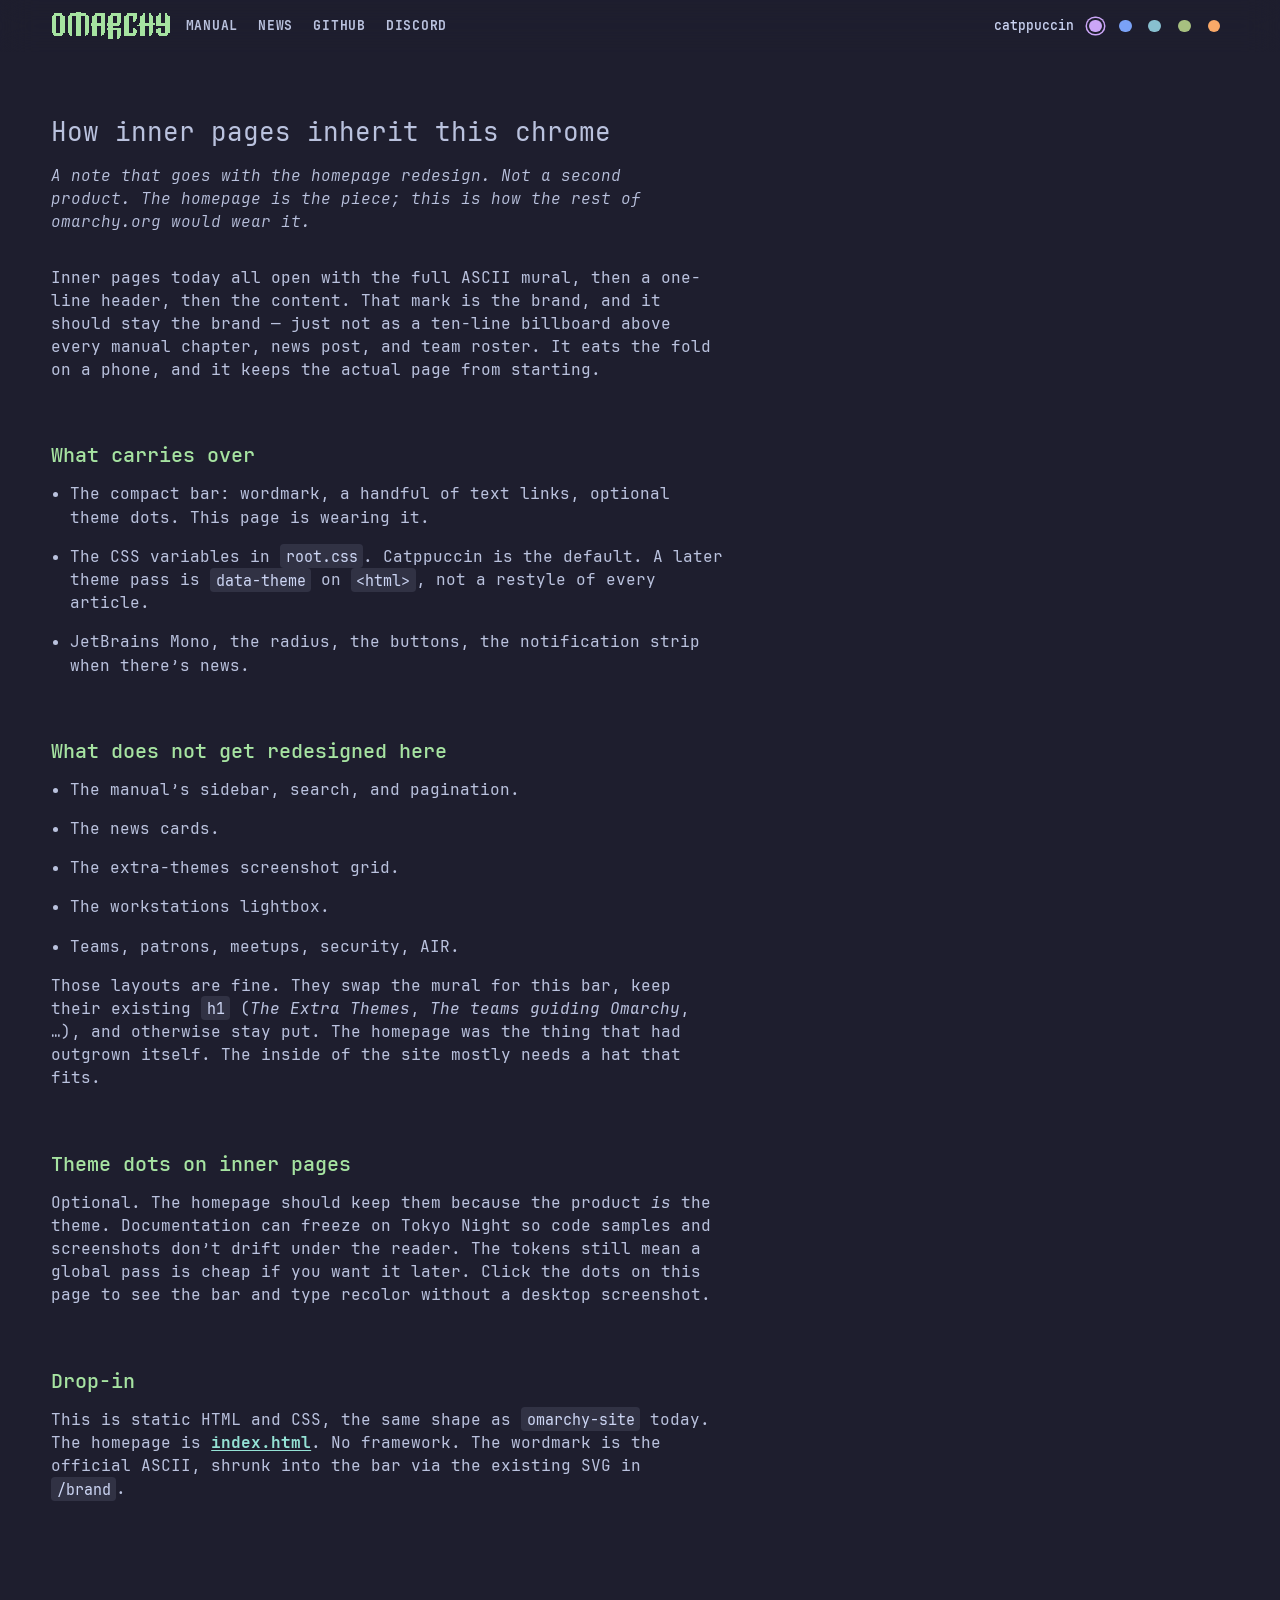
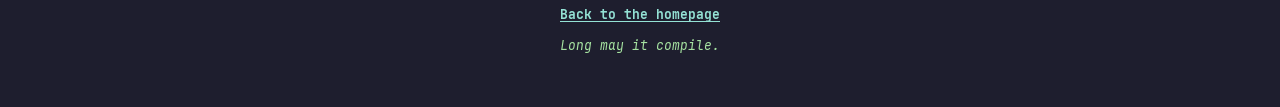
==== chrome.html @ 50c85d48 "Add Omarchy homepage redesign Static HTML/CSS drop-in: compact bar, Catppuccin default, stock theme " ====
<!doctype html>
<html lang="en" data-theme="catppuccin">
  <head>
    <meta charset="utf-8">
    <meta name="viewport" content="initial-scale=1, width=device-width">
    <title>Inner-page chrome — Omarchy</title>
    <meta name="description" content="How inner pages inherit the homepage chrome.">
    <meta name="theme-color" content="#1e1e2e">
    <meta name="robots" content="noindex">

    <link rel="icon" href="/assets/images/favicon.png">
    <link rel="stylesheet" href="/assets/css/reset.css">
    <link rel="stylesheet" href="/assets/css/fonts.css">
    <link rel="stylesheet" href="/assets/css/root.css">
    <link rel="stylesheet" href="/assets/css/site.css">

    <script>
      (function () {
        var allowed = ['catppuccin', 'tokyo-night', 'nord', 'everforest', 'retro-82'];
        var theme = 'catppuccin';
        try {
          var query = new URLSearchParams(location.search).get('theme');
          var stored = localStorage.getItem('omarchy-homepage-theme');
          if (allowed.indexOf(query) !== -1) theme = query;
          else if (allowed.indexOf(stored) !== -1) theme = stored;
        } catch (e) {}
        document.documentElement.dataset.theme = theme;
      })();
    </script>

    <script src="/assets/js/script.js" type="module"></script>
  </head>

  <body>
    <a class="skip" href="#content">Skip to content</a>

    <header class="bar">
      <a class="bar__brand" href="/" aria-label="Omarchy">
        <span class="bar__logo" aria-hidden="true"></span>
        <span class="bar__wordmark" aria-hidden="true"></span>
      </a>

      <nav class="bar__links" aria-label="Primary">
        <a href="https://omarchy.org/manual/">Manual</a>
        <a href="https://omarchy.org/news/">News</a>
        <a href="https://github.com/omacom/omarchy">GitHub</a>
        <a href="https://discord.gg/tXFUdasqhY">Discord</a>
      </nav>

      <div class="bar__theme">
        <span class="bar__theme-name" data-theme-name aria-hidden="true">catppuccin</span>
        <div class="switcher" role="radiogroup" aria-label="Desktop theme">
          <button class="switcher__dot" type="button" role="radio" aria-checked="true" data-theme-set="catppuccin" style="--dot:#cba6f7" title="Catppuccin">
            <span class="visually-hidden">Catppuccin</span>
          </button>
          <button class="switcher__dot" type="button" role="radio" aria-checked="false" data-theme-set="tokyo-night" style="--dot:#7aa2f7" title="Tokyo Night">
            <span class="visually-hidden">Tokyo Night</span>
          </button>
          <button class="switcher__dot" type="button" role="radio" aria-checked="false" data-theme-set="nord" style="--dot:#88c0d0" title="Nord">
            <span class="visually-hidden">Nord</span>
          </button>
          <button class="switcher__dot" type="button" role="radio" aria-checked="false" data-theme-set="everforest" style="--dot:#a7c080" title="Everforest">
            <span class="visually-hidden">Everforest</span>
          </button>
          <button class="switcher__dot" type="button" role="radio" aria-checked="false" data-theme-set="retro-82" style="--dot:#faa968" title="Retro 82">
            <span class="visually-hidden">Retro 82</span>
          </button>
        </div>
      </div>

      <script>
        (function () {
          var theme = document.documentElement.dataset.theme;
          if (!theme) return;
          document.querySelectorAll('[data-theme-name]').forEach(function (el) {
            el.textContent = theme;
          });
        })();
      </script>

      <details class="bar__more">
        <summary>Menu</summary>
        <div class="bar__more-panel">
          <a href="/">Home</a>
          <a href="https://omarchy.org/manual/">Manual</a>
          <a href="https://omarchy.org/news/">News</a>
          <a href="https://github.com/omacom/omarchy">GitHub</a>
          <a href="https://discord.gg/tXFUdasqhY">Discord</a>
        </div>
      </details>
    </header>

    <main id="content" class="wrap">
      <header class="page-head">
        <h1>How inner pages inherit this chrome</h1>
        <p>A note that goes with the homepage redesign. Not a second product. The homepage is the piece; this is how the rest of omarchy.org would wear it.</p>
      </header>

      <article class="prose">
        <p>Inner pages today all open with the full ASCII mural, then a one-line header, then the content. That mark is the brand, and it should stay the brand — just not as a ten-line billboard above every manual chapter, news post, and team roster. It eats the fold on a phone, and it keeps the actual page from starting.</p>

        <h2>What carries over</h2>
        <ul>
          <li>The compact bar: wordmark, a handful of text links, optional theme dots. This page is wearing it.</li>
          <li>The CSS variables in <code>root.css</code>. Catppuccin is the default. A later theme pass is <code>data-theme</code> on <code>&lt;html&gt;</code>, not a restyle of every article.</li>
          <li>JetBrains Mono, the radius, the buttons, the notification strip when there’s news.</li>
        </ul>

        <h2>What does not get redesigned here</h2>
        <ul>
          <li>The manual’s sidebar, search, and pagination.</li>
          <li>The news cards.</li>
          <li>The extra-themes screenshot grid.</li>
          <li>The workstations lightbox.</li>
          <li>Teams, patrons, meetups, security, AIR.</li>
        </ul>
        <p>Those layouts are fine. They swap the mural for this bar, keep their existing <code>h1</code> (<em>The Extra Themes</em>, <em>The teams guiding Omarchy</em>, …), and otherwise stay put. The homepage was the thing that had outgrown itself. The inside of the site mostly needs a hat that fits.</p>

        <h2>Theme dots on inner pages</h2>
        <p>Optional. The homepage should keep them because the product <em>is</em> the theme. Documentation can freeze on Tokyo Night so code samples and screenshots don’t drift under the reader. The tokens still mean a global pass is cheap if you want it later. Click the dots on this page to see the bar and type recolor without a desktop screenshot.</p>

        <h2>Drop-in</h2>
        <p>This is static HTML and CSS, the same shape as <code>omarchy-site</code> today. The homepage is <a href="/">index.html</a>. No framework. The wordmark is the official ASCII, shrunk into the bar via the existing SVG in <code>/brand</code>.</p>
      </article>
    </main>

    <footer class="footer wrap">
      <p><a href="/">Back to the homepage</a></p>
      <p><a class="wink" href="https://omarchs.fyi">Long may it compile.</a></p>
    </footer>
  </body>
</html>
---- assets/css/fonts.css ----
@font-face {
  font-display: swap;
  font-family: 'JetBrains Mono';
  font-style: normal;
  font-weight: 300;
  src: url('../fonts/JetBrainsMono-Light.woff2') format('woff2');
}

@font-face {
  font-display: swap;
  font-family: 'JetBrains Mono';
  font-style: italic;
  font-weight: 300;
  src: url('../fonts/JetBrainsMono-LightItalic.woff2') format('woff2');
}

@font-face {
  font-display: swap;
  font-family: 'JetBrains Mono';
  font-style: normal;
  font-weight: 400;
  src: url('../fonts/JetBrainsMono-Regular.woff2') format('woff2');
}

@font-face {
  font-display: swap;
  font-family: 'JetBrains Mono';
  font-style: italic;
  font-weight: 400;
  src: url('../fonts/JetBrainsMono-Italic.woff2') format('woff2');
}

@font-face {
  font-display: swap;
  font-family: 'JetBrains Mono';
  font-style: normal;
  font-weight: 500;
  src: url('../fonts/JetBrainsMono-Medium.woff2') format('woff2');
}

@font-face {
  font-display: swap;
  font-family: 'JetBrains Mono';
  font-style: italic;
  font-weight: 500;
  src: url('../fonts/JetBrainsMono-MediumItalic.woff2') format('woff2');
}

@font-face {
  font-display: swap;
  font-family: 'JetBrains Mono';
  font-style: normal;
  font-weight: 600;
  src: url('../fonts/JetBrainsMono-SemiBold.woff2') format('woff2');
}

@font-face {
  font-display: swap;
  font-family: 'JetBrains Mono';
  font-style: italic;
  font-weight: 600;
  src: url('../fonts/JetBrainsMono-SemiBoldItalic.woff2') format('woff2');
}

@font-face {
  font-display: swap;
  font-family: 'JetBrains Mono';
  font-style: normal;
  font-weight: 700;
  src: url('../fonts/JetBrainsMono-Bold.woff2') format('woff2');
}

@font-face {
  font-display: swap;
  font-family: 'JetBrains Mono';
  font-style: italic;
  font-weight: 700;
  src: url('../fonts/JetBrainsMono-BoldItalic.woff2') format('woff2');
}
---- assets/css/root.css ----
/* Palettes are the stock Omarchy colors.toml values, mapped onto the
   tokens the current site already uses. Catppuccin is the default so
   a first paint without JS still matches the hero. */

:root,
[data-theme="catppuccin"] {
  --rgb-background: 30, 30, 46;
  --rgb-surface: 49, 50, 68;
  --rgb-muted: 88, 91, 112;
  --rgb-text: 186, 194, 222;
  --rgb-bright: 205, 214, 244;
  --rgb-accent: 137, 180, 250;
  --rgb-link: 148, 226, 213;
  --rgb-green: 166, 227, 161;
  --rgb-hover: 245, 194, 231;
  --rgb-black: 0, 0, 0;
  --rgb-white: 255, 255, 255;
  --swatch: #cba6f7;
}

[data-theme="tokyo-night"] {
  --rgb-background: 26, 27, 38;
  --rgb-surface: 36, 40, 59;
  --rgb-muted: 65, 72, 104;
  --rgb-text: 122, 162, 247;
  --rgb-bright: 192, 202, 245;
  --rgb-accent: 122, 162, 247;
  --rgb-link: 125, 207, 255;
  --rgb-green: 158, 206, 106;
  --rgb-hover: 180, 249, 248;
  --swatch: #7aa2f7;
}

[data-theme="nord"] {
  --rgb-background: 46, 52, 64;
  --rgb-surface: 59, 66, 82;
  --rgb-muted: 76, 86, 106;
  --rgb-text: 216, 222, 233;
  --rgb-bright: 236, 239, 244;
  --rgb-accent: 129, 161, 193;
  --rgb-link: 136, 192, 208;
  --rgb-green: 163, 190, 140;
  --rgb-hover: 143, 188, 187;
  --swatch: #88c0d0;
}

[data-theme="everforest"] {
  --rgb-background: 45, 53, 59;
  --rgb-surface: 52, 63, 68;
  --rgb-muted: 71, 82, 88;
  --rgb-text: 211, 198, 170;
  --rgb-bright: 211, 198, 170;
  --rgb-accent: 127, 187, 179;
  --rgb-link: 131, 192, 146;
  --rgb-green: 167, 192, 128;
  --rgb-hover: 219, 188, 127;
  --swatch: #a7c080;
}

[data-theme="retro-82"] {
  --rgb-background: 5, 24, 46;
  --rgb-surface: 10, 37, 64;
  --rgb-muted: 42, 107, 120;
  --rgb-text: 167, 201, 198;
  --rgb-bright: 246, 220, 172;
  --rgb-accent: 250, 169, 104;
  --rgb-link: 140, 191, 184;
  --rgb-green: 2, 131, 145;
  --rgb-hover: 233, 123, 60;
  --swatch: #faa968;
}

:root {
  --color-background: rgb(var(--rgb-background));
  --color-surface: rgb(var(--rgb-surface));
  --color-muted: rgb(var(--rgb-muted));
  --color-text: rgb(var(--rgb-text));
  --color-bright: rgb(var(--rgb-bright));
  --color-accent: rgb(var(--rgb-accent));
  --color-link: rgb(var(--rgb-link));
  --color-green: rgb(var(--rgb-green));
  --color-hover: rgb(var(--rgb-hover));
  --color-black: rgb(var(--rgb-black));
  --color-white: rgb(var(--rgb-white));

  --border-color: rgb(var(--rgb-muted) / 0.7);
  --border-width: max(1px, 0.0625em);

  --font-family: 'JetBrains Mono', ui-monospace, monospace;
  --font-size: clamp(0.8125rem, 0.62rem + 0.55vw, 1rem);
  --font-size-small: 80%;
  --font-size-medium: 125%;
  --font-size-large: 160%;

  --line-height: 1.45;

  --space-small: 0.5em;
  --space-medium: 1em;
  --space-neutral: 1.5em;
  --space-large: 2em;
  --space-x-large: 3em;
  --space-xx-large: 4em;
  --space-xxx-large: 5em;

  --measure: 90em;
  --gutter: clamp(1.25rem, 4vw, 4rem);

  --radius: 0.4em;
  --transition: 0.15s cubic-bezier(0.33, 1, 0.68, 1);

  --window-shadow:
    0 0 0 1px rgb(var(--rgb-black) / 0.3),
    0 0.3em 2em -1.2em rgb(var(--rgb-black) / 0.1),
    0 0.6em 2.4em -1.6em rgb(var(--rgb-black) / 0.2),
    0 0.9em 2.8em -2em rgb(var(--rgb-black) / 0.3),
    0 1.2em 3.2em -2.4em rgb(var(--rgb-black) / 0.45);
}
---- assets/css/site.css ----
html {
  color-scheme: dark;
  font-size: 16px;
  scroll-behavior: smooth;
}

body {
  background: var(--color-background);
  color: var(--color-text);
  display: flex;
  flex-direction: column;
  font-family: var(--font-family);
  font-size: var(--font-size);
  font-weight: 300;
  line-height: var(--line-height);
  min-height: 100vh;
  min-height: 100dvh;
}

a {
  color: var(--color-link);
  font-weight: 700;
  text-decoration-thickness: 0.0875em;
  text-underline-offset: 0.125em;
  transition: color var(--transition);
}

b,
strong {
  font-weight: 700;
}

i,
em {
  font-style: italic;
}

img {
  height: auto;
  max-width: 100%;
  width: 100%;
}

:focus-visible {
  outline: 2px solid var(--color-accent);
  outline-offset: 3px;
}

.visually-hidden {
  clip: rect(0 0 0 0);
  clip-path: inset(50%);
  height: 1px;
  overflow: hidden;
  position: absolute;
  white-space: nowrap;
  width: 1px;
}

.skip {
  background: var(--color-accent);
  color: var(--color-background);
  font-weight: 700;
  left: var(--space-medium);
  padding: var(--space-small) var(--space-medium);
  position: absolute;
  text-decoration: none;
  top: -4em;
  z-index: 20;
}

.skip:focus {
  top: var(--space-medium);
}


/* News strip. Scrolls away; the bar below is the thing that sticks. */

.notification a {
  background: var(--color-accent);
  color: var(--color-background);
  display: block;
  font-weight: 700;
  padding: 0.6em var(--gutter);
  text-align: center;
  text-decoration: none;
  transition:
    background var(--transition),
    color var(--transition);
}

.notification s {
  text-decoration: line-through;
}


/* Compact bar. The ASCII wordmark lives here as a CSS mask of the official
   vector, so it recolors with the theme and no longer eats the fold. */

.bar {
  align-items: center;
  backdrop-filter: blur(16px);
  -webkit-backdrop-filter: blur(16px);
  background: rgb(var(--rgb-background) / 0.88);
  border-bottom: var(--border-width) solid var(--border-color);
  display: grid;
  gap: var(--space-medium);
  grid-template-columns: auto 1fr auto;
  padding: 0.7em var(--gutter);
  position: sticky;
  top: 0;
  z-index: 10;
}

.bar__brand {
  color: var(--color-green);
  display: flex;
  text-decoration: none;
}

.bar__logo,
.bar__wordmark {
  background: currentColor;
  display: block;
}

.bar__logo {
  height: 1.7em;
  mask: url('../images/brand/omarchy-logo-mask.svg') center / contain no-repeat;
  -webkit-mask: url('../images/brand/omarchy-logo-mask.svg') center / contain no-repeat;
  width: 1.7em;
}

.bar__wordmark {
  height: 1.7em;
  mask: url('../images/brand/omarchy-wordmark-mask.svg') center / contain no-repeat;
  -webkit-mask: url('../images/brand/omarchy-wordmark-mask.svg') center / contain no-repeat;
  width: 7.4em;
}

.bar__links {
  display: none;
  gap: 1.25em;
  justify-self: start;
}

.bar__links a {
  color: var(--color-text);
  font-size: var(--font-size-small);
  font-weight: 700;
  letter-spacing: 0.06em;
  text-decoration: none;
  text-transform: uppercase;
}

.bar__more {
  justify-self: end;
  position: relative;
}

.bar__more summary {
  color: var(--color-text);
  cursor: pointer;
  font-size: var(--font-size-small);
  font-weight: 700;
  letter-spacing: 0.08em;
  list-style: none;
  text-transform: uppercase;
}

.bar__more summary::-webkit-details-marker {
  display: none;
}

.bar__more-panel {
  background: var(--color-surface);
  border: var(--border-width) solid var(--border-color);
  border-radius: var(--radius);
  box-shadow: var(--window-shadow);
  display: grid;
  gap: 0.75em;
  min-width: 12em;
  padding: var(--space-medium);
  position: absolute;
  right: 0;
  top: calc(100% + 0.6em);
}

.bar__more-panel a {
  color: var(--color-text);
  font-weight: 700;
  text-decoration: none;
}


/* Theme name + dots sit together on the right of the bar. */

.bar__theme {
  align-items: center;
  display: flex;
  gap: 0.15em;
  justify-self: end;
  min-width: 0;
}

.bar__theme-name {
  color: var(--color-bright);
  font-size: var(--font-size-small);
  font-weight: 600;
  padding-inline: 0.35em;
  white-space: nowrap;
}

/* Theme dots. Each swatch is a characteristic color, not the shared accent,
   so Tokyo Night and Catppuccin don't both read as "the blue one". */

.switcher {
  display: flex;
}

.switcher__dot {
  align-items: center;
  background: transparent;
  border: none;
  box-shadow: none;
  cursor: pointer;
  display: grid;
  height: 1.85em;
  justify-items: center;
  padding: 0;
  width: 1.85em;
}

.switcher__dot::after {
  background: var(--dot);
  border-radius: 99px;
  box-shadow: inset 0 0 0 1px rgb(var(--rgb-bright) / 0.25);
  content: "";
  height: 0.8em;
  width: 0.8em;
}

.switcher__dot[aria-checked="true"]::after {
  box-shadow:
    0 0 0 2px var(--color-background),
    0 0 0 3.5px var(--dot);
}


.wrap {
  margin-inline: auto;
  padding-inline: var(--gutter);
  width: min(100%, var(--measure));
}


/* Hero */

.hero {
  padding-bottom: var(--space-x-large);
  padding-top: var(--space-x-large);
}

.hero__copy {
  margin-inline: auto;
  margin-bottom: var(--space-x-large);
  max-width: 44em;
  text-align: center;
}

.hero h1 {
  font-size: clamp(1.25rem, 1.05rem + 0.8vw, 1.7rem);
  font-weight: 400;
  line-height: 1.3;
  text-wrap: balance;
}

.hero__sub {
  font-style: italic;
  font-weight: 300;
  margin-inline: auto;
  margin-top: var(--space-medium);
  max-width: 38em;
  text-wrap: pretty;
}

.hero__sub a,
.hero__sub a:hover {
  color: inherit;
}

.hero__actions {
  display: flex;
  flex-wrap: wrap;
  gap: 0.75em;
  justify-content: center;
  margin-top: var(--space-neutral);
}

.button {
  align-items: center;
  background: var(--color-accent);
  border: none;
  border-radius: var(--radius);
  box-shadow:
    0 1px 0 0 rgb(var(--rgb-black) / 0.1),
    0 0.2em 1.2em -0.4em rgb(var(--rgb-black) / 0.2),
    0 0.4em 2em -0.8em rgb(var(--rgb-black) / 0.3);
  color: var(--color-background);
  cursor: pointer;
  display: inline-flex;
  font-weight: 700;
  gap: 1ch;
  height: 2.9em;
  line-height: 1;
  padding-inline: var(--space-medium);
  text-decoration: none;
  text-transform: uppercase;
  transition:
    background var(--transition),
    color var(--transition),
    box-shadow var(--transition);
}

.button svg {
  fill: currentColor;
  height: 1.35em;
  overflow: visible;
  width: 1.35em;
}

.button--ghost {
  background: transparent;
  box-shadow: inset 0 0 0 2px var(--color-accent);
  color: var(--color-accent);
}


/* The desktop shot is a tiled window: gap, thin accent border, no fake
   titlebar. Theme switches recolor the page and swap this image. */

.desktop {
  margin-inline: auto;
  width: min(100%, var(--measure));
}

.desktop__window {
  background: var(--color-surface);
  border: 2px solid var(--color-accent);
  border-radius: var(--radius);
  box-shadow: var(--window-shadow);
  overflow: hidden;
}

.desktop__window img {
  aspect-ratio: 1800 / 1012;
  display: block;
  object-fit: cover;
  width: 100%;
}

.desktop__meta {
  margin-top: 0.85em;
  padding-inline: 0.15em;
}

.desktop__caption {
  color: rgb(var(--rgb-text) / 0.7);
  font-size: var(--font-size-small);
  font-weight: 500;
}

.desktop__caption strong {
  color: var(--color-bright);
  font-weight: 600;
}




/* Beautiful / Fun / Opinionated */

.beats {
  align-items: start;
  display: grid;
  gap: var(--space-xx-large);
  padding-bottom: var(--space-xx-large);
}

.beat h2 {
  color: var(--color-green);
  font-size: var(--font-size-small);
  font-weight: 700;
  letter-spacing: 0.12em;
  margin-bottom: 0.7em;
  text-transform: uppercase;
}

.beat p {
  margin-bottom: var(--space-medium);
  max-width: 36em;
  text-wrap: pretty;
}

.beat__more {
  display: inline-block;
  font-size: var(--font-size-small);
  margin-top: var(--space-small);
}

.thumbs,
.desks {
  display: grid;
  gap: 0.45em;
  min-width: 0;
}

.thumbs {
  grid-template-columns: minmax(0, 1fr) minmax(0, 1fr);
}

.desks {
  grid-template-columns: minmax(0, 1fr) minmax(0, 1fr);
}

.thumbs a,
.desks a {
  border-radius: var(--radius);
  display: block;
  min-width: 0;
  overflow: hidden;
}

.desks a:last-child {
  grid-column: 1 / -1;
}

.thumbs img {
  aspect-ratio: 16 / 9;
  object-fit: cover;
  transition: transform var(--transition);
}

.desks img {
  aspect-ratio: 4 / 3;
  object-fit: cover;
  transition: transform var(--transition);
}

.keys {
  background: var(--color-surface);
  border: var(--border-width) solid var(--border-color);
  border-radius: var(--radius);
  display: grid;
  gap: 0.65em;
  padding: var(--space-medium);
}

.keys div {
  display: grid;
  gap: 0.35em 1em;
  grid-template-columns: minmax(0, 1fr);
}

.keys dt {
  color: var(--color-bright);
  font-weight: 600;
}

.keys dd {
  color: rgb(var(--rgb-text) / 0.8);
  font-size: var(--font-size-small);
}

kbd {
  background: var(--color-surface);
  border: var(--border-width) solid var(--border-color);
  border-radius: 0.25em;
  color: var(--color-bright);
  font-size: 0.92em;
  font-weight: 600;
  padding: 0.05em 0.35em;
}


/* Videos sit under the product, not in place of it. */

.watch {
  display: grid;
  gap: var(--space-large);
  padding-bottom: var(--space-xx-large);
}

.watch iframe,
.video__facade {
  aspect-ratio: 16 / 9;
  border: none;
  border-radius: var(--radius);
  box-shadow: var(--window-shadow);
  display: block;
  overflow: hidden;
  width: 100%;
}

.video__facade {
  background: var(--color-surface);
  cursor: pointer;
  padding: 0;
  position: relative;
}

.video__facade img {
  height: 100%;
  object-fit: cover;
  transition: transform var(--transition);
  width: 100%;
}

.video__play {
  align-items: center;
  display: flex;
  inset: 0;
  justify-content: center;
  position: absolute;
}

.video__play svg {
  filter: drop-shadow(0 0.1em 0.5em rgb(var(--rgb-black) / 0.5));
  opacity: 0.85;
  transition: opacity var(--transition);
  width: min(14%, 6em);
}

.video figcaption {
  color: rgb(var(--rgb-text) / 0.75);
  font-size: var(--font-size-small);
  margin-top: 0.7em;
}


/* The fourteen buttons, demoted to a directory. */

.directory {
  border-top: var(--border-width) solid var(--border-color);
  display: grid;
  gap: var(--space-x-large);
  padding-bottom: var(--space-x-large);
  padding-top: var(--space-x-large);
}

.directory h2 {
  color: var(--color-green);
  font-size: var(--font-size-small);
  font-weight: 700;
  letter-spacing: 0.12em;
  margin-bottom: 0.85em;
  text-transform: uppercase;
}

.directory ul {
  display: grid;
  gap: 0.55em;
}

.directory a {
  color: var(--color-text);
  font-weight: 500;
  text-decoration: none;
}


.footer {
  border-top: var(--border-width) solid var(--border-color);
  color: rgb(var(--rgb-text) / 0.75);
  display: grid;
  font-size: var(--font-size-small);
  font-weight: 500;
  gap: var(--space-medium);
  padding-bottom: var(--space-xx-large);
  padding-top: var(--space-large);
  text-align: center;
}

.footer p {
  text-wrap: pretty;
}

.wink {
  color: var(--color-green);
  font-style: italic;
  font-weight: 400;
  text-decoration: none;
}


/* Inner pages wear the same bar. Content is a narrow column. */

.page-head {
  padding-bottom: var(--space-large);
  padding-top: var(--space-xx-large);
}

.page-head h1 {
  font-size: var(--font-size-large);
  font-weight: 400;
  line-height: 1.25;
  text-wrap: balance;
}

.page-head p {
  font-style: italic;
  margin-top: var(--space-medium);
  max-width: 40em;
}

.prose {
  font-weight: 400;
  max-width: 42em;
  padding-bottom: var(--space-xx-large);
}

.prose h2 {
  color: var(--color-green);
  font-size: var(--font-size-medium);
  font-weight: 600;
  margin-bottom: 0.6em;
  margin-top: var(--space-x-large);
}

.prose p,
.prose li {
  margin-bottom: 1em;
}

.prose ul {
  list-style: disc;
  padding-left: 1.2em;
}

.prose code {
  background: var(--color-surface);
  border-radius: 0.25em;
  color: var(--color-bright);
  font-size: 0.95em;
  padding: 0.1em 0.35em;
}


@media (hover: hover) {

  a:hover {
    color: var(--color-white);
  }

  .notification a:hover {
    background: var(--color-hover);
    color: var(--color-background);
  }

  .bar__brand:hover {
    color: var(--color-hover);
  }

  .bar__links a:hover,
  .bar__more-panel a:hover,
  .directory a:hover {
    color: var(--color-white);
  }

  .button:hover {
    background: var(--color-hover);
    color: var(--color-background);
  }

  .button--ghost:hover {
    background: var(--color-accent);
    color: var(--color-background);
  }

  .thumbs a:hover img,
  .desks a:hover img,
  .video__facade:hover img {
    transform: scale(1.03);
  }

  .video__facade:hover .video__play svg {
    opacity: 1;
  }

  .wink:hover {
    color: var(--color-hover);
  }

  .switcher__dot:hover::after {
    box-shadow: 0 0 0 2px var(--color-background), 0 0 0 3.5px var(--dot);
  }

}


@media (min-width: 40em) {

  .keys div {
    grid-template-columns: 16em 1fr;
  }

}


@media (min-width: 52em) {

  .bar__logo {
    display: none;
  }

  .bar__links {
    display: flex;
  }

  .bar__more {
    display: none;
  }

  .watch {
    grid-template-columns: 1fr 1fr;
  }

  .directory {
    grid-template-columns: repeat(4, minmax(0, 1fr));
    gap: var(--space-large);
  }

}


@media (min-width: 64em) {

  .hero {
    padding-top: var(--space-xx-large);
  }

  .beats {
    gap: var(--space-large);
    grid-template-columns: 1fr 1fr 1fr;
  }

}


@media (max-width: 51.98em) {

  .bar__wordmark {
    display: none;
  }

}


@media (prefers-reduced-motion: reduce) {

  html {
    scroll-behavior: auto;
  }

  *,
  *::before,
  *::after {
    transition: none !important;
  }

  .thumbs a:hover img,
  .desks a:hover img,
  .video__facade:hover img {
    transform: none;
  }

}
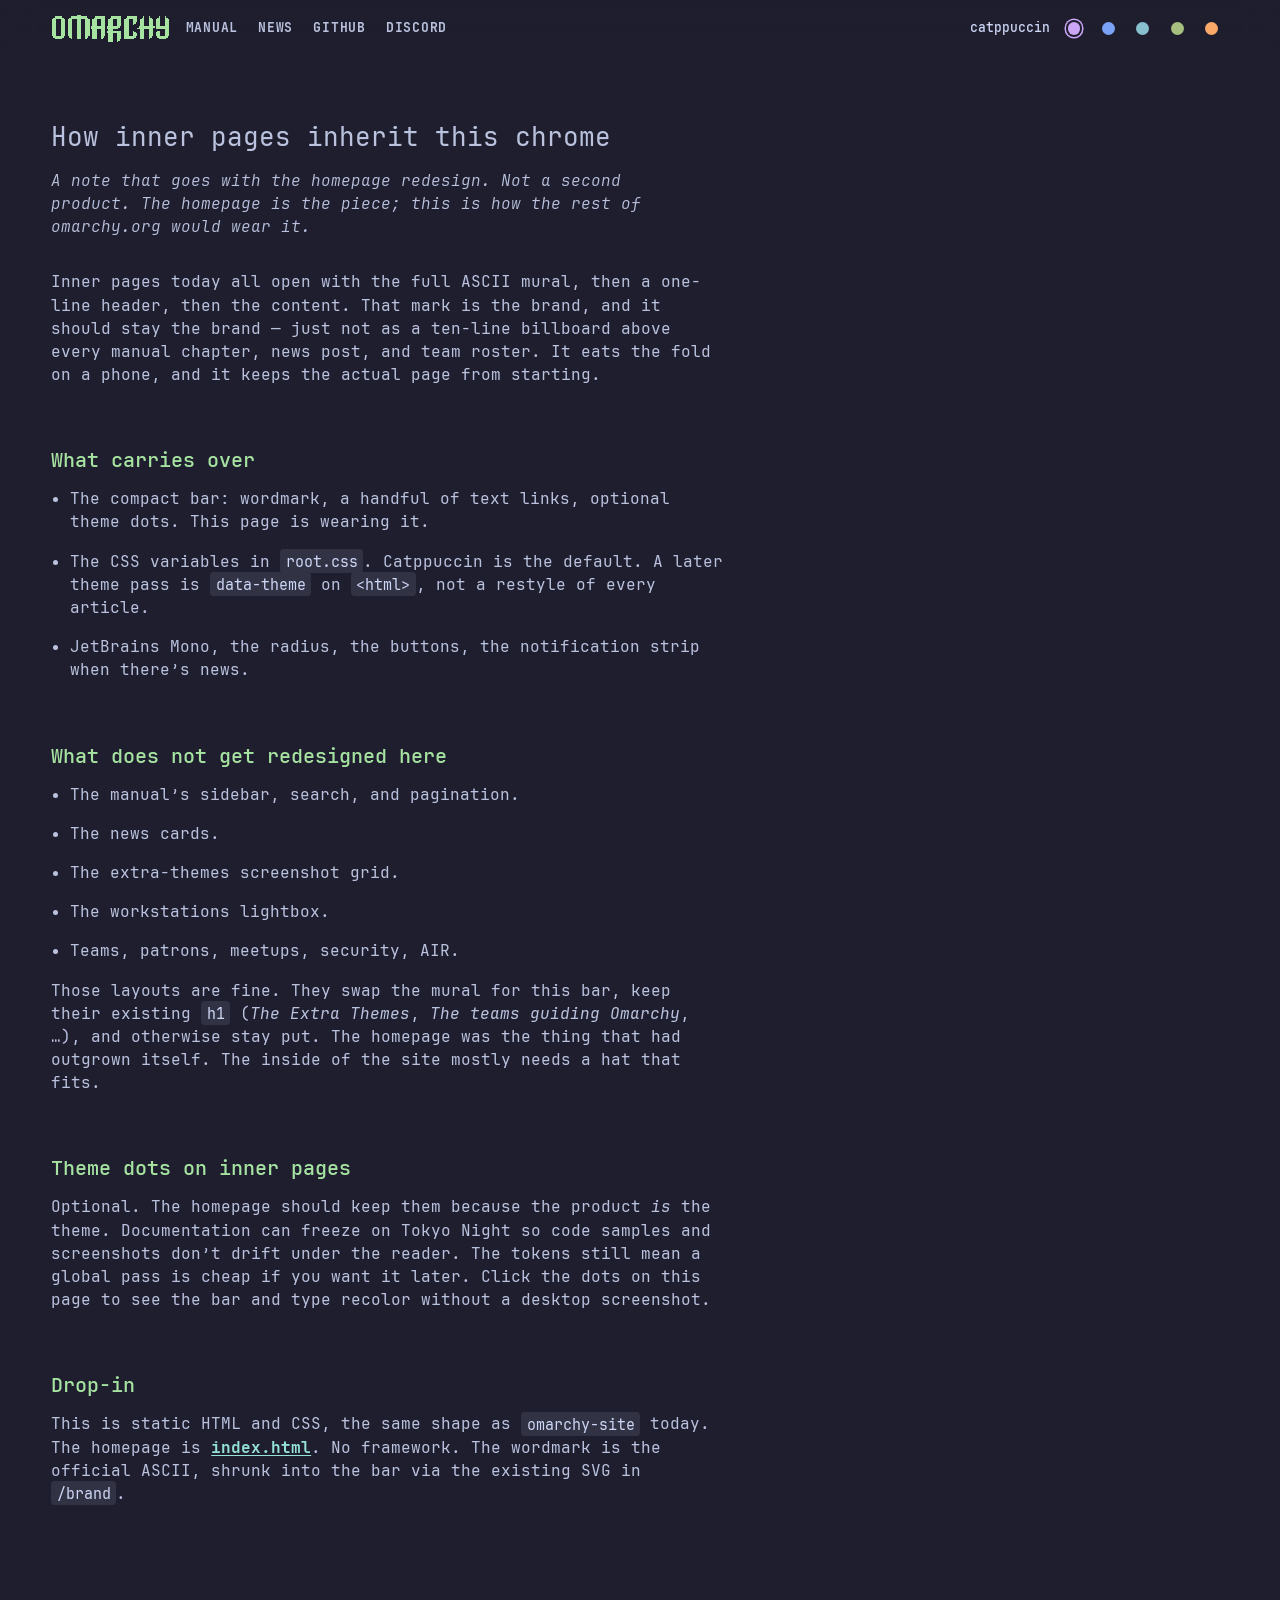
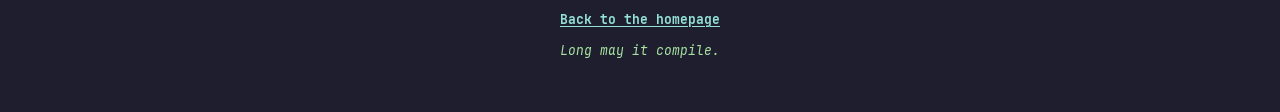
==== commit 8d0c953a: "Polish Omarchy redesign submission" ====
--- a/chrome.html
+++ b/chrome.html
@@ -8,11 +8,11 @@
     <meta name="theme-color" content="#1e1e2e">
     <meta name="robots" content="noindex">
 
-    <link rel="icon" href="/assets/images/favicon.png">
-    <link rel="stylesheet" href="/assets/css/reset.css">
-    <link rel="stylesheet" href="/assets/css/fonts.css">
-    <link rel="stylesheet" href="/assets/css/root.css">
-    <link rel="stylesheet" href="/assets/css/site.css">
+    <link rel="icon" href="assets/images/favicon.png">
+    <link rel="stylesheet" href="assets/css/reset.css">
+    <link rel="stylesheet" href="assets/css/fonts.css">
+    <link rel="stylesheet" href="assets/css/root.css">
+    <link rel="stylesheet" href="assets/css/site.css">
 
     <script>
       (function () {
@@ -28,14 +28,14 @@
       })();
     </script>
 
-    <script src="/assets/js/script.js" type="module"></script>
+    <script src="assets/js/script.js" type="module"></script>
   </head>
 
   <body>
     <a class="skip" href="#content">Skip to content</a>
 
     <header class="bar">
-      <a class="bar__brand" href="/" aria-label="Omarchy">
+      <a class="bar__brand" href="index.html" aria-label="Omarchy">
         <span class="bar__logo" aria-hidden="true"></span>
         <span class="bar__wordmark" aria-hidden="true"></span>
       </a>
@@ -49,20 +49,20 @@
 
       <div class="bar__theme">
         <span class="bar__theme-name" data-theme-name aria-hidden="true">catppuccin</span>
-        <div class="switcher" role="radiogroup" aria-label="Desktop theme">
-          <button class="switcher__dot" type="button" role="radio" aria-checked="true" data-theme-set="catppuccin" style="--dot:#cba6f7" title="Catppuccin">
+        <div class="switcher" role="radiogroup" aria-label="Site theme">
+          <button class="switcher__dot" type="button" role="radio" aria-checked="true" data-theme-set="catppuccin" style="--dot:#cba6f7" title="Catppuccin" tabindex="0">
             <span class="visually-hidden">Catppuccin</span>
           </button>
-          <button class="switcher__dot" type="button" role="radio" aria-checked="false" data-theme-set="tokyo-night" style="--dot:#7aa2f7" title="Tokyo Night">
+          <button class="switcher__dot" type="button" role="radio" aria-checked="false" data-theme-set="tokyo-night" style="--dot:#7aa2f7" title="Tokyo Night" tabindex="-1">
             <span class="visually-hidden">Tokyo Night</span>
           </button>
-          <button class="switcher__dot" type="button" role="radio" aria-checked="false" data-theme-set="nord" style="--dot:#88c0d0" title="Nord">
+          <button class="switcher__dot" type="button" role="radio" aria-checked="false" data-theme-set="nord" style="--dot:#88c0d0" title="Nord" tabindex="-1">
             <span class="visually-hidden">Nord</span>
           </button>
-          <button class="switcher__dot" type="button" role="radio" aria-checked="false" data-theme-set="everforest" style="--dot:#a7c080" title="Everforest">
+          <button class="switcher__dot" type="button" role="radio" aria-checked="false" data-theme-set="everforest" style="--dot:#a7c080" title="Everforest" tabindex="-1">
             <span class="visually-hidden">Everforest</span>
           </button>
-          <button class="switcher__dot" type="button" role="radio" aria-checked="false" data-theme-set="retro-82" style="--dot:#faa968" title="Retro 82">
+          <button class="switcher__dot" type="button" role="radio" aria-checked="false" data-theme-set="retro-82" style="--dot:#faa968" title="Retro 82" tabindex="-1">
             <span class="visually-hidden">Retro 82</span>
           </button>
         </div>
@@ -81,7 +81,7 @@
       <details class="bar__more">
         <summary>Menu</summary>
         <div class="bar__more-panel">
-          <a href="/">Home</a>
+          <a href="index.html">Home</a>
           <a href="https://omarchy.org/manual/">Manual</a>
           <a href="https://omarchy.org/news/">News</a>
           <a href="https://github.com/omacom/omarchy">GitHub</a>
@@ -120,12 +120,12 @@
         <p>Optional. The homepage should keep them because the product <em>is</em> the theme. Documentation can freeze on Tokyo Night so code samples and screenshots don’t drift under the reader. The tokens still mean a global pass is cheap if you want it later. Click the dots on this page to see the bar and type recolor without a desktop screenshot.</p>
 
         <h2>Drop-in</h2>
-        <p>This is static HTML and CSS, the same shape as <code>omarchy-site</code> today. The homepage is <a href="/">index.html</a>. No framework. The wordmark is the official ASCII, shrunk into the bar via the existing SVG in <code>/brand</code>.</p>
+        <p>This is static HTML and CSS, the same shape as <code>omarchy-site</code> today. The homepage is <a href="index.html">index.html</a>. No framework. The wordmark is the official ASCII, shrunk into the bar via the existing SVG in <code>/brand</code>.</p>
       </article>
     </main>
 
     <footer class="footer wrap">
-      <p><a href="/">Back to the homepage</a></p>
+      <p><a href="index.html">Back to the homepage</a></p>
       <p><a class="wink" href="https://omarchs.fyi">Long may it compile.</a></p>
     </footer>
   </body>
--- a/assets/css/site.css
+++ b/assets/css/site.css
@@ -88,11 +88,6 @@
     color var(--transition);
 }
 
-.notification s {
-  text-decoration: line-through;
-}
-
-
 /* Compact bar. The ASCII wordmark lives here as a CSS mask of the official
    vector, so it recolors with the theme and no longer eats the fold. */
 
@@ -204,6 +199,7 @@
 
 .bar__theme-name {
   color: var(--color-bright);
+  display: none;
   font-size: var(--font-size-small);
   font-weight: 600;
   padding-inline: 0.35em;
@@ -224,10 +220,10 @@
   box-shadow: none;
   cursor: pointer;
   display: grid;
-  height: 1.85em;
+  height: 2.15em;
   justify-items: center;
   padding: 0;
-  width: 1.85em;
+  width: 2.15em;
 }
 
 .switcher__dot::after {
@@ -265,6 +261,18 @@
   margin-bottom: var(--space-x-large);
   max-width: 44em;
   text-align: center;
+}
+
+.hero__wordmark {
+  background: var(--color-green);
+  display: block;
+  height: clamp(3.6rem, 8vw, 6.4rem);
+  margin-bottom: var(--space-neutral);
+  margin-inline: auto;
+  mask: url('../images/brand/omarchy-wordmark-mask.svg') center / contain no-repeat;
+  -webkit-mask: url('../images/brand/omarchy-wordmark-mask.svg') center / contain no-repeat;
+  transition: background var(--transition);
+  width: min(82vw, 31rem);
 }
 
 .hero h1 {
@@ -386,7 +394,12 @@
   padding-bottom: var(--space-xx-large);
 }
 
-.beat h2 {
+.beat {
+  display: grid;
+  gap: var(--space-medium);
+}
+
+.beat__copy h2 {
   color: var(--color-green);
   font-size: var(--font-size-small);
   font-weight: 700;
@@ -395,15 +408,18 @@
   text-transform: uppercase;
 }
 
-.beat p {
+.beat__copy > p:not(.beat__links) {
   margin-bottom: var(--space-medium);
   max-width: 36em;
   text-wrap: pretty;
 }
 
-.beat__more {
-  display: inline-block;
-  font-size: var(--font-size-small);
+.beat__links {
+  align-items: center;
+  display: flex;
+  flex-wrap: wrap;
+  font-size: var(--font-size-small);
+  gap: 0.65em;
   margin-top: var(--space-small);
 }
 
@@ -699,6 +715,10 @@
 
 @media (min-width: 40em) {
 
+  .bar__theme-name {
+    display: inline;
+  }
+
   .keys div {
     grid-template-columns: 16em 1fr;
   }
@@ -739,8 +759,35 @@
   }
 
   .beats {
-    gap: var(--space-large);
-    grid-template-columns: 1fr 1fr 1fr;
+    gap: 0;
+  }
+
+  .beat {
+    align-items: center;
+    border-top: var(--border-width) solid var(--border-color);
+    gap: var(--space-xx-large);
+    grid-template-columns: minmax(14rem, 0.75fr) minmax(0, 1.45fr);
+    padding-block: var(--space-xx-large);
+  }
+
+  .beat:nth-child(even) {
+    grid-template-columns: minmax(0, 1.45fr) minmax(14rem, 0.75fr);
+  }
+
+  .beat:nth-child(even) .beat__copy {
+    order: 2;
+  }
+
+  .beat:nth-child(even) .beat__visual {
+    order: 1;
+  }
+
+  .desks {
+    grid-template-columns: repeat(3, minmax(0, 1fr));
+  }
+
+  .desks a:last-child {
+    grid-column: auto;
   }
 
 }
